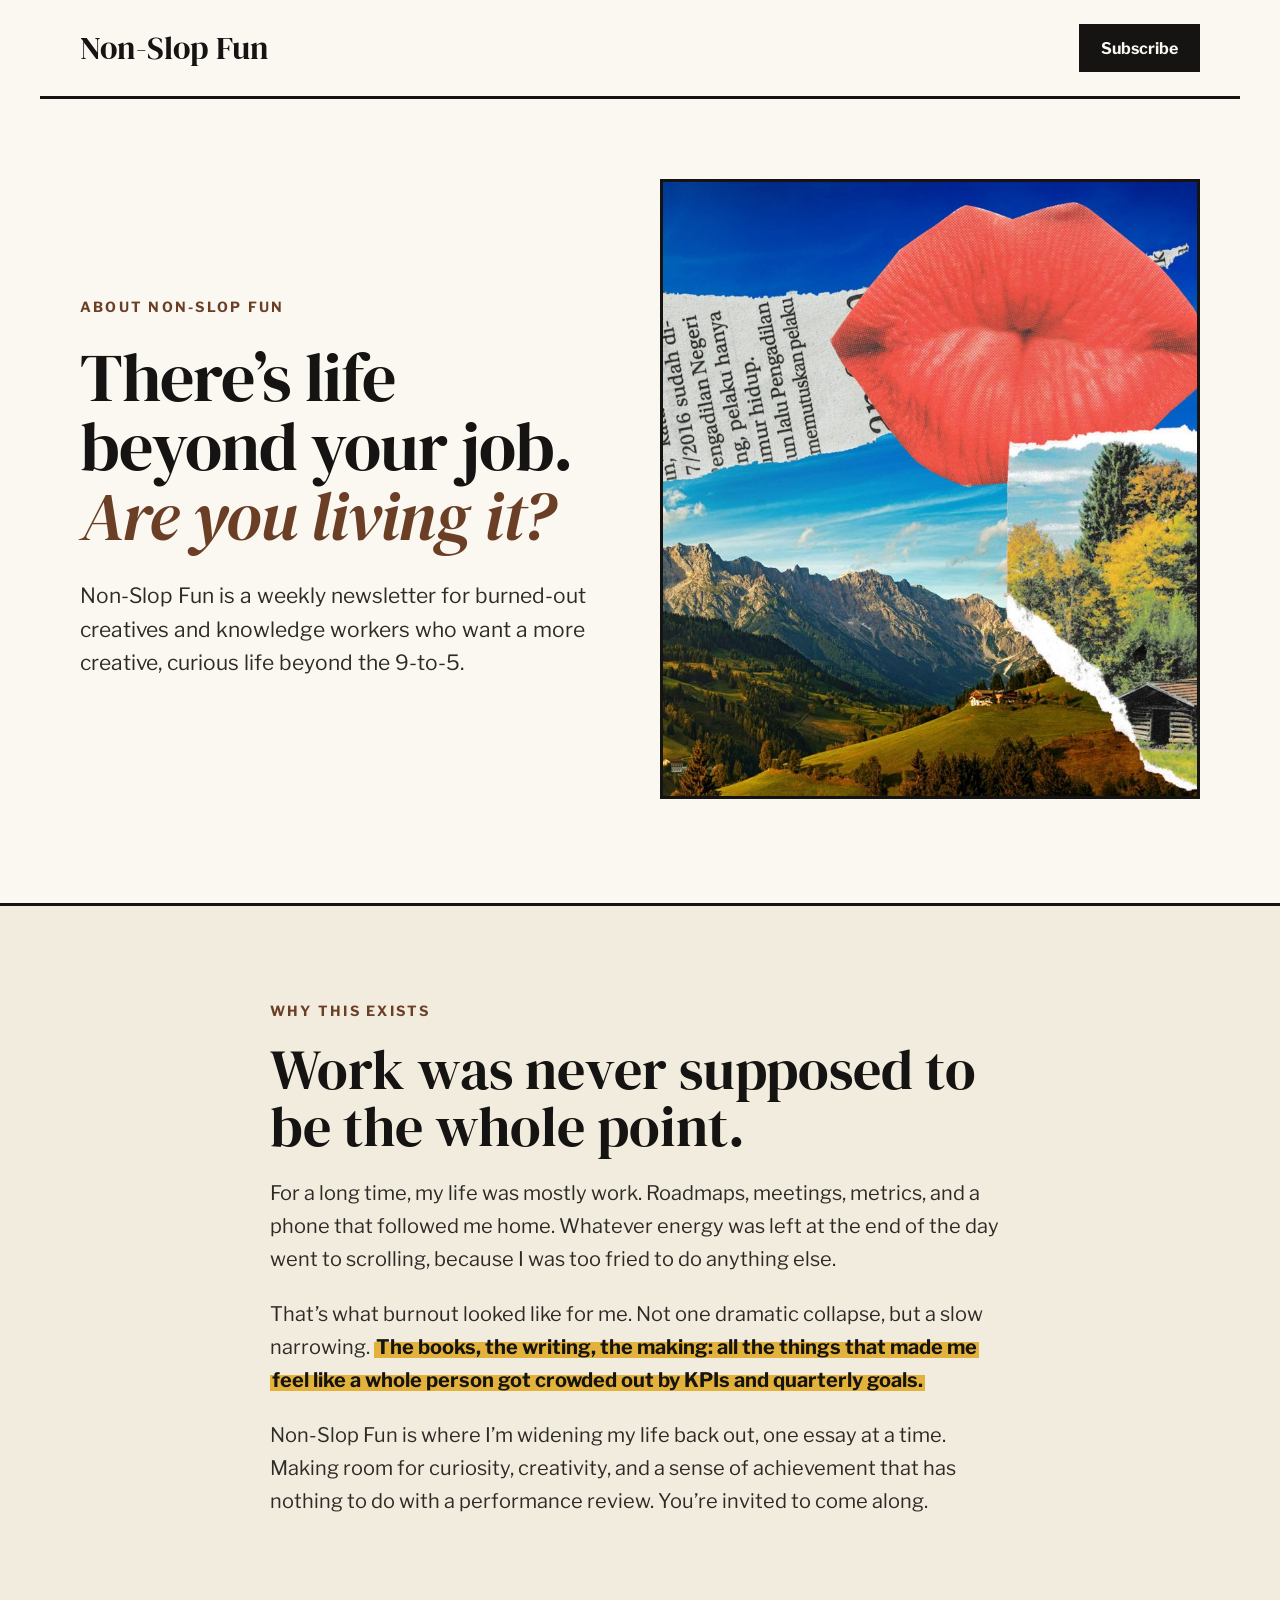
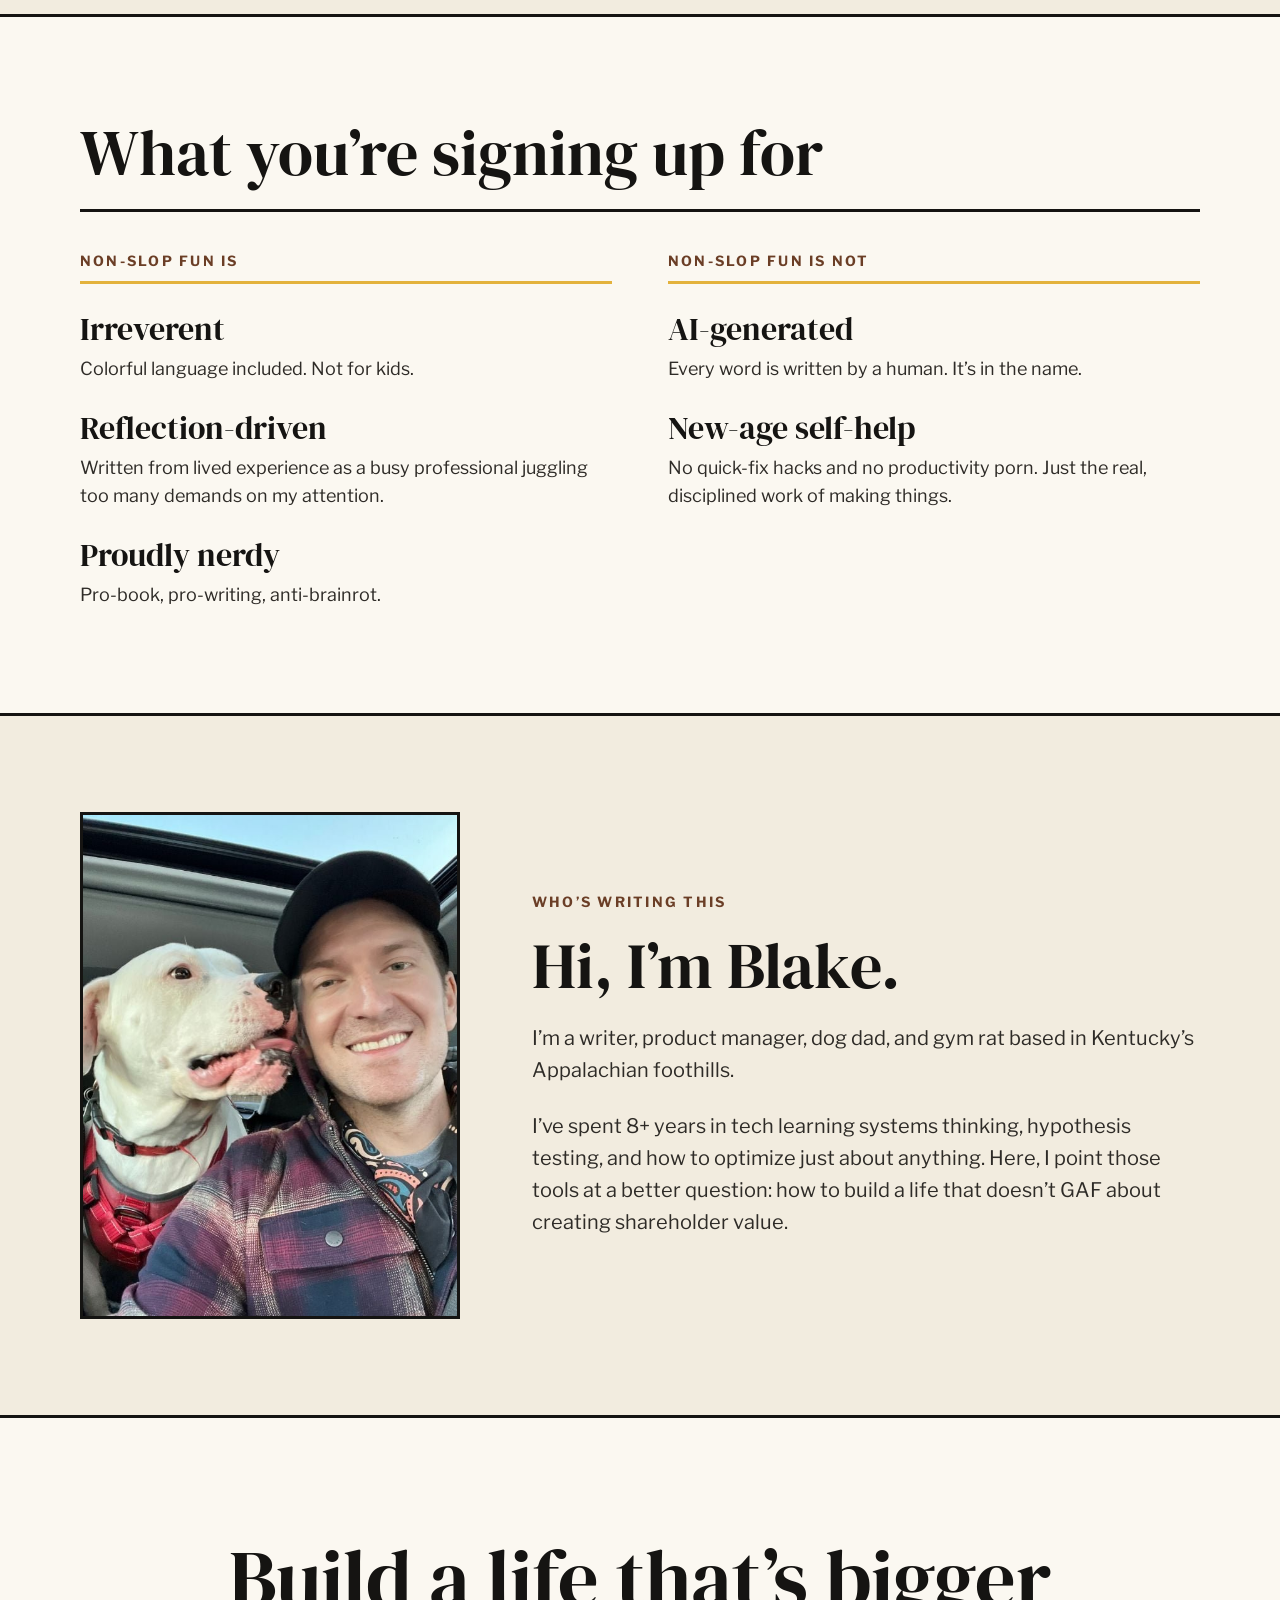
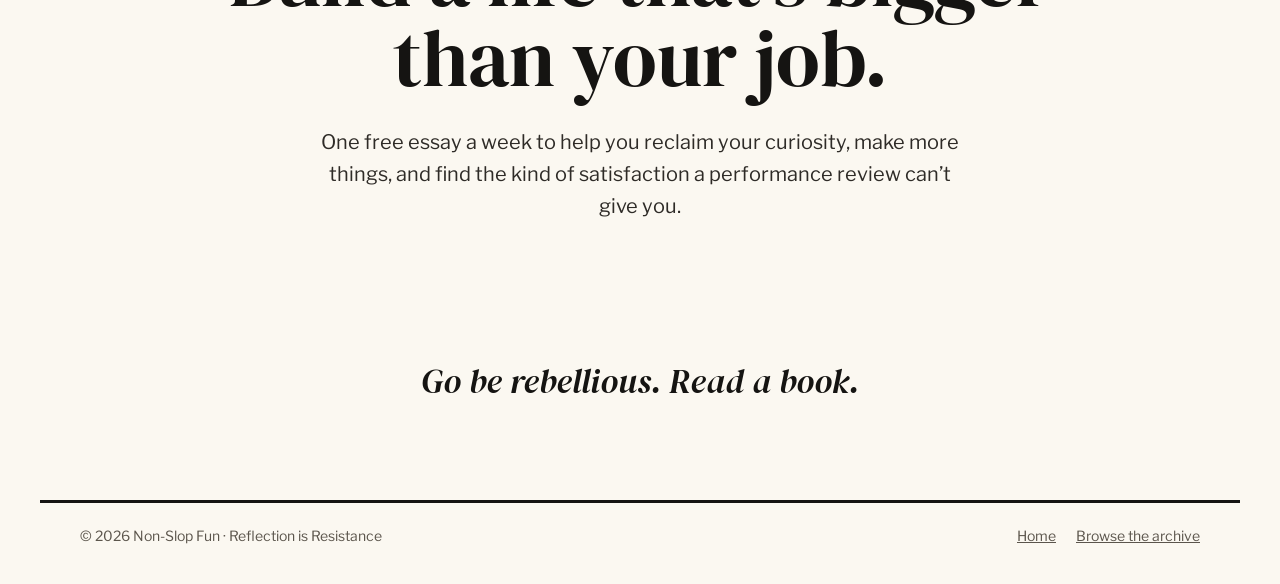
==== about/index.html @ f415aa70 "About page copy and styling" ====
<!doctype html>
<html lang="en">
<head>
<meta charset="utf-8">
<meta name="viewport" content="width=device-width, initial-scale=1">
<title>About — Non-Slop Fun</title>
<meta name="description" content="Non-Slop Fun is a weekly newsletter by Blake Reichenbach for burned-out creatives and knowledge workers who want a more creative, curious life beyond the 9-to-5.">
<link rel="canonical" href="https://join.nonslopfun.com/about">

<meta property="og:type" content="website">
<meta property="og:site_name" content="Non-Slop Fun">
<meta property="og:title" content="About Non-Slop Fun">
<meta property="og:description" content="A weekly newsletter for burned-out creatives and knowledge workers who want a more creative, curious life beyond the 9-to-5.">
<meta property="og:url" content="https://join.nonslopfun.com/about">
<meta property="og:image" content="https://join.nonslopfun.com/assets/og-image.jpg">
<meta name="twitter:card" content="summary_large_image">

<link rel="icon" type="image/png" sizes="32x32" href="../assets/favicon-32.png">
<link rel="apple-touch-icon" href="../assets/apple-touch-icon.png">

<link rel="preconnect" href="https://fonts.googleapis.com">
<link rel="preconnect" href="https://fonts.gstatic.com" crossorigin>
<link rel="stylesheet" href="https://fonts.googleapis.com/css2?family=DM+Serif+Display:ital@0;1&family=Libre+Franklin:wght@400;500;700&display=swap">
<link rel="stylesheet" href="../styles.css">
</head>
<body>

<header class="site-header wrap">
  <a class="wordmark" href="../">Non-Slop Fun</a>
  <a class="btn btn-ink" href="#join">Subscribe</a>
</header>

<main>

  <section class="hero wrap">
    <div class="hero-copy">
      <p class="eyebrow">About Non-Slop Fun</p>
      <h1 class="h1-about">There’s life beyond your job.<br> <em class="accent">Are you living it?</em></h1>
      <p class="lede">Non-Slop Fun is a weekly newsletter for burned-out creatives and knowledge workers who want a more creative, curious life beyond the 9&#8209;to&#8209;5.</p>
    </div>
    <img class="hero-art framed" src="../assets/about-mountainside.jpg" width="1600" height="900"
      alt="Collage: Alpine mountains under a deep blue sky, a torn-out photo of a log cabin among autumn trees, oversized red lips, a strip of newsprint, a camera, a motorcycle, and a statue with a red X over its eyes">
  </section>

  <section class="band" aria-labelledby="why">
    <div class="wrap prose">
      <p class="eyebrow">Why this exists</p>
      <h2 id="why">Work was never supposed to be the whole point.</h2>
      <p>For a long time, my life was mostly work. Roadmaps, meetings, metrics, and a phone that followed me home. Whatever energy was left at the end of the day went to scrolling, because I was too fried to do anything else.</p>
      <p>That’s what burnout looked like for me. Not one dramatic collapse, but a slow narrowing. <strong class="pop">The books, the writing, the making: all the things that made me feel like a whole person got crowded out by KPIs and quarterly goals.</strong></p>
      <p>Non-Slop Fun is where I’m widening my life back out, one essay at a time. Making room for curiosity, creativity, and a sense of achievement that has nothing to do with a performance review. You’re invited to come along.</p>
    </div>
  </section>

  <section class="tenets wrap" aria-labelledby="tenets-head">
    <div class="section-head">
      <h2 id="tenets-head">What you’re signing up for</h2>
    </div>
    <div class="tenet-cols">
      <div class="tenet-col">
        <h3 class="tenet-label">Non-Slop Fun is</h3>
        <dl>
          <dt>Irreverent</dt>
          <dd>Colorful language included. Not for kids.</dd>
          <dt>Reflection-driven</dt>
          <dd>Written from lived experience as a busy professional juggling too many demands on my attention.</dd>
          <dt>Proudly nerdy</dt>
          <dd>Pro-book, pro-writing, anti-brainrot.</dd>
        </dl>
      </div>
      <div class="tenet-col">
        <h3 class="tenet-label">Non-Slop Fun is not</h3>
        <dl>
          <dt>AI-generated</dt>
          <dd>Every word is written by a human. It’s in the name.</dd>
          <dt>New-age self-help</dt>
          <dd>No quick-fix hacks and no productivity porn. Just the real, disciplined work of making things.</dd>
        </dl>
      </div>
    </div>
  </section>

  <section class="band" aria-label="About the author">
    <div class="wrap author">
      <img class="framed" src="../assets/blake.jpg" width="600" height="800" loading="lazy"
        alt="Blake Reichenbach smiling in a selfie next to his white dog">
      <div class="author-copy">
        <p class="eyebrow">Who’s writing this</p>
        <h2>Hi, I’m Blake.</h2>
        <p>I’m a writer, product manager, dog dad, and gym rat based in Kentucky’s Appalachian foothills.</p>
        <p>I’ve spent 8+ years in tech learning systems thinking, hypothesis testing, and how to optimize just about anything. Here, I point those tools at a better question: how to build a life that doesn’t GAF about creating shareholder value.</p>
      </div>
    </div>
  </section>

  <section class="closing wrap">
    <h2>Build a life that’s bigger than your job.</h2>
    <p class="lede">One free essay a week to help you reclaim your curiosity, make more things, and find the kind of satisfaction a performance review can’t give you.</p>
    <div id="join" class="form-slot">
      <script async src="https://subscribe-forms.beehiiv.com/v3/loader.js" data-beehiiv-form="912edc71-d96d-4d8b-a3df-262652eae834"></script>
    </div>
    <p class="signoff">Go be rebellious. Read a book.</p>
  </section>

</main>

<footer class="site-footer wrap">
  <span>© <span id="year">2026</span> Non-Slop Fun · Reflection is Resistance</span>
  <span class="footer-links"><a href="../">Home</a><a href="https://nonslopfun.com">Browse the archive</a></span>
</footer>

<script>document.getElementById('year').textContent = new Date().getFullYear();</script>
</body>
</html>
---- styles.css ----
:root {
  --paper: #FBF8F1;
  --band: #F2ECDF;
  --ink: #151412;
  --body: #2E2B27;
  --muted: #5B554C;
  --brown: #6B3E26;
  --mustard: #E3B23C;
  --rule: #CFC5B3;
  --serif: 'DM Serif Display', Georgia, serif;
  --sans: 'Libre Franklin', Arial, sans-serif;
  --gutter: 40px;
}

*, *::before, *::after { box-sizing: border-box; }

html { scroll-behavior: smooth; }
@media (prefers-reduced-motion: reduce) { html { scroll-behavior: auto; } }

body {
  margin: 0;
  background: var(--paper);
  color: var(--ink);
  font-family: var(--sans);
  -webkit-font-smoothing: antialiased;
}

img { max-width: 100%; height: auto; display: block; }
a { color: var(--ink); }
a:hover { color: var(--brown); }
:focus-visible { outline: 3px solid var(--brown); outline-offset: 3px; }

h1, h2, h3 { font-family: var(--serif); font-weight: 400; margin: 0; }
p { margin: 0; }

.wrap { max-width: 1200px; margin: 0 auto; padding-left: var(--gutter); padding-right: var(--gutter); }

.eyebrow {
  font-size: 14px; font-weight: 700; letter-spacing: 0.16em;
  text-transform: uppercase; color: var(--brown);
}

.framed { border: 3px solid var(--ink); }

.btn {
  display: inline-flex; align-items: center; justify-content: center;
  min-height: 48px; padding: 0 22px;
  font-weight: 700; font-size: 16px; text-decoration: none;
}
.btn-ink { background: var(--ink); color: var(--paper); }
.btn-ink:hover { color: var(--mustard); }
.btn-mustard { background: var(--mustard); color: var(--ink); min-height: 52px; }
.btn-mustard:hover { color: var(--ink); filter: brightness(0.95); }
.text-link { font-weight: 700; font-size: 17px; }

/* Header */
.site-header {
  display: flex; align-items: center; justify-content: space-between; gap: 24px;
  padding-top: 24px; padding-bottom: 24px;
  border-bottom: 3px solid var(--ink);
}
.wordmark { font-family: var(--serif); font-size: 32px; text-decoration: none; }

/* Hero */
.hero {
  display: grid; grid-template-columns: minmax(0, 1fr) 540px; gap: 56px; align-items: center;
  padding-top: 80px; padding-bottom: 104px;
}
.hero-copy { display: flex; flex-direction: column; gap: 28px; }
.hero h1 { font-size: 84px; line-height: 1; letter-spacing: -0.015em; }
.lede { font-size: 21px; line-height: 1.6; color: var(--body); max-width: 560px; }
.hero-art { width: 100%; height: 620px; object-fit: cover; object-position: 68% 50%; }
.form-slot { max-width: 560px; min-height: 64px; width: 100%; scroll-margin-top: 24px; }

/* Bands */
.band { background: var(--band); border-top: 3px solid var(--ink); border-bottom: 3px solid var(--ink); }

.quotes {
  display: grid; grid-template-columns: repeat(2, minmax(0, 1fr)); gap: 56px;
  padding-top: 64px; padding-bottom: 64px;
}
.quotes figure {
  margin: 0; display: flex; flex-direction: column; gap: 18px;
  padding-left: 28px; border-left: 3px solid var(--mustard);
}
.quotes blockquote { margin: 0; font-family: var(--serif); font-size: 32px; line-height: 1.25; }
.quotes figcaption {
  font-size: 14px; font-weight: 700; letter-spacing: 0.12em; text-transform: uppercase; color: var(--brown);
}

/* Samples */
.samples { display: flex; flex-direction: column; gap: 56px; padding-top: 104px; padding-bottom: 104px; }
.section-head { display: flex; flex-direction: column; gap: 12px; padding-bottom: 24px; border-bottom: 3px solid var(--ink); }
.section-head h2 { font-size: 64px; line-height: 1; }
.section-head p { font-size: 20px; color: var(--muted); }

.sample {
  display: grid; grid-template-columns: 620px minmax(0, 1fr); gap: 56px; align-items: center;
}
.sample + .sample { padding-top: 56px; border-top: 1px solid var(--rule); }
.sample img { width: 100%; aspect-ratio: 16 / 9; object-fit: cover; }
.sample--flip { grid-template-columns: minmax(0, 1fr) 620px; }
.sample--flip img { order: 2; }
.sample-copy { display: flex; flex-direction: column; gap: 22px; align-items: flex-start; }
.sample-copy h3 { font-size: 52px; line-height: 1.02; }
.sample-copy p:not(.eyebrow) { font-size: 19px; line-height: 1.6; color: var(--body); }

/* Author */
.author {
  display: grid; grid-template-columns: 380px minmax(0, 1fr); gap: 72px; align-items: center;
  padding-top: 96px; padding-bottom: 96px;
}
.author img { width: 100%; aspect-ratio: 3 / 4; object-fit: cover; }
.author-copy { display: flex; flex-direction: column; gap: 24px; }
.author-copy h2 { font-size: 64px; line-height: 1; }
.author-copy p:not(.eyebrow) { font-size: 20px; line-height: 1.6; color: var(--body); }

/* Closing */
.closing {
  display: flex; flex-direction: column; align-items: center; gap: 28px; text-align: center;
  padding-top: 120px; padding-bottom: 96px;
}
.closing h2 { font-size: 80px; line-height: 1; max-width: 900px; }
.closing .lede { max-width: 660px; font-size: 20px; }
.closing .form-slot { max-width: 400px; }
.signoff { margin-top: 16px; font-family: var(--serif); font-style: italic; font-size: 34px; }

/* Footer */
.site-footer {
  display: flex; justify-content: space-between; gap: 16px; flex-wrap: wrap;
  padding-top: 24px; padding-bottom: 40px;
  border-top: 3px solid var(--ink); font-size: 14px; color: var(--muted);
}
.site-footer a { color: var(--muted); }

/* Tablet */
@media (max-width: 1080px) {
  .hero { grid-template-columns: 1fr; gap: 40px; padding-top: 56px; padding-bottom: 72px; }
  .hero-art { height: auto; aspect-ratio: 16 / 9; object-position: center; }
  .sample, .sample--flip { grid-template-columns: 1fr; gap: 28px; }
  .sample--flip img { order: 0; }
  .author { grid-template-columns: 280px minmax(0, 1fr); gap: 48px; }
}

/* Phone */
@media (max-width: 700px) {
  :root { --gutter: 16px; }
  .site-header { padding-top: 16px; padding-bottom: 16px; }
  .wordmark { font-size: 26px; }
  .btn-ink { min-height: 44px; padding: 0 16px; font-size: 15px; }
  .hero { padding-top: 40px; padding-bottom: 56px; gap: 32px; }
  .hero-copy { gap: 20px; }
  .hero h1 { font-size: 48px; }
  .lede { font-size: 18px; }
  .quotes { grid-template-columns: 1fr; gap: 32px; padding-top: 48px; padding-bottom: 48px; }
  .quotes blockquote { font-size: 24px; }
  .samples { gap: 40px; padding-top: 64px; padding-bottom: 64px; }
  .sample + .sample { padding-top: 40px; }
  .section-head h2 { font-size: 40px; }
  .section-head p { font-size: 18px; }
  .sample-copy { gap: 16px; }
  .sample-copy h3 { font-size: 34px; }
  .sample-copy p:not(.eyebrow) { font-size: 17px; }
  .author { grid-template-columns: 1fr; gap: 32px; padding-top: 64px; padding-bottom: 64px; }
  .author img { max-width: 320px; }
  .author-copy h2 { font-size: 44px; }
  .author-copy p:not(.eyebrow) { font-size: 18px; }
  .closing { padding-top: 72px; padding-bottom: 64px; gap: 20px; }
  .closing h2 { font-size: 44px; }
  .signoff { font-size: 26px; }
  .site-footer { flex-direction: column; }
}

/* About page */
.hero h1.h1-long { font-size: 60px; line-height: 1.05; }
.prose { max-width: 820px; display: flex; flex-direction: column; gap: 22px; padding-top: 96px; padding-bottom: 96px; }
.prose h2 { font-size: 56px; line-height: 1.02; }
.prose p:not(.eyebrow) { font-size: 20px; line-height: 1.65; color: var(--body); }
.tenets { display: flex; flex-direction: column; gap: 40px; padding-top: 104px; padding-bottom: 104px; }
.tenet-cols { display: grid; grid-template-columns: repeat(2, minmax(0, 1fr)); gap: 56px; }
.tenet-label { font-family: var(--sans); font-size: 14px; font-weight: 700; letter-spacing: 0.16em; text-transform: uppercase; color: var(--brown); padding-bottom: 12px; border-bottom: 3px solid var(--mustard); }
.tenet-col dl { margin: 0; }
.tenet-col dt { font-family: var(--serif); font-size: 32px; line-height: 1.1; margin-top: 28px; }
.tenet-col dd { margin: 8px 0 0; font-size: 18px; line-height: 1.55; color: var(--body); }
.footer-links { display: flex; gap: 20px; }

@media (max-width: 700px) {
  .hero h1.h1-long { font-size: 38px; }
  .prose { padding-top: 56px; padding-bottom: 56px; gap: 16px; }
  .prose h2 { font-size: 38px; }
  .prose p:not(.eyebrow) { font-size: 18px; }
  .tenets { padding-top: 64px; padding-bottom: 64px; gap: 24px; }
  .tenet-cols { grid-template-columns: 1fr; gap: 40px; }
  .tenet-col dt { font-size: 26px; margin-top: 22px; }
  .tenet-col dd { font-size: 17px; }
}

/* Highlighted pull-line */
.pop {
  font-weight: 700;
  color: var(--ink);
  background: linear-gradient(transparent 30%, var(--mustard) 30%, var(--mustard) 94%, transparent 94%);
  -webkit-box-decoration-break: clone;
  box-decoration-break: clone;
  padding: 0 2px;
}

.accent { color: var(--brown); }
.hero h1.h1-about { font-size: 68px; line-height: 1.02; }
@media (max-width: 700px) { .hero h1.h1-about { font-size: 44px; } }
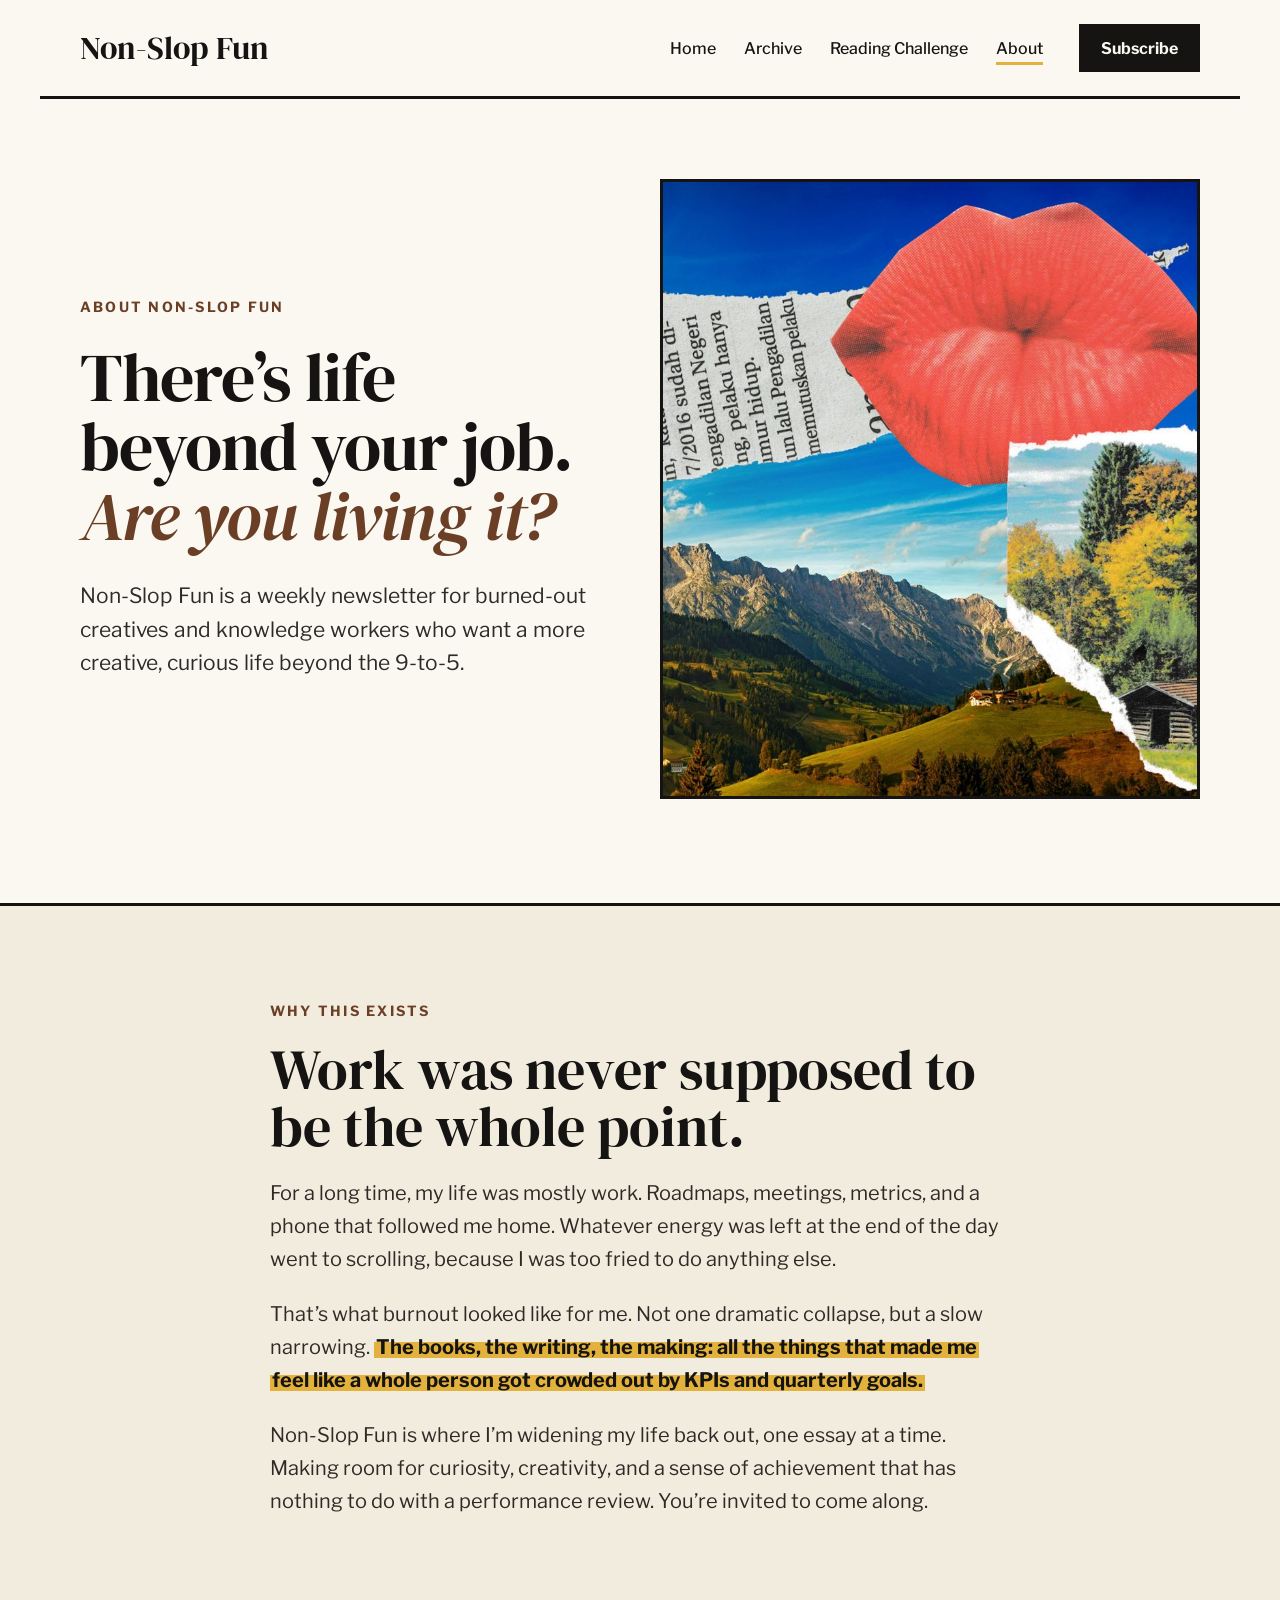
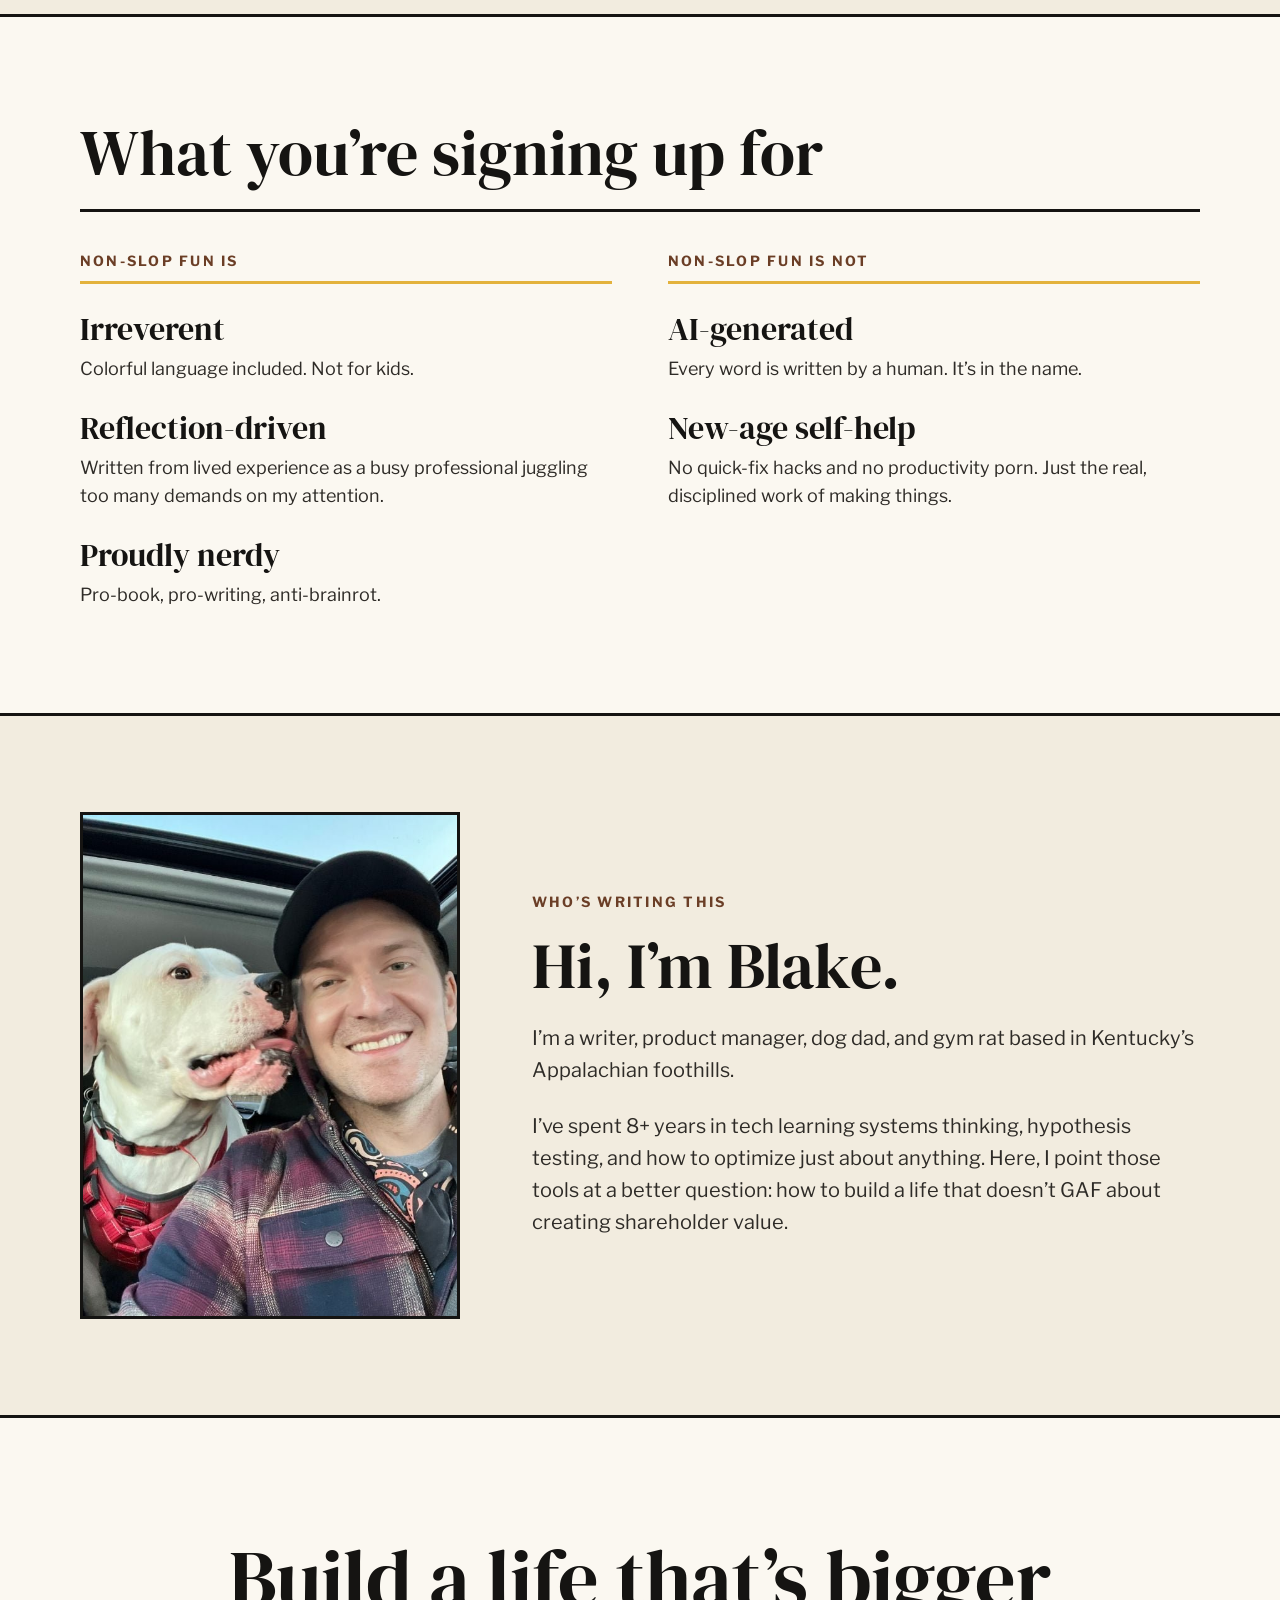
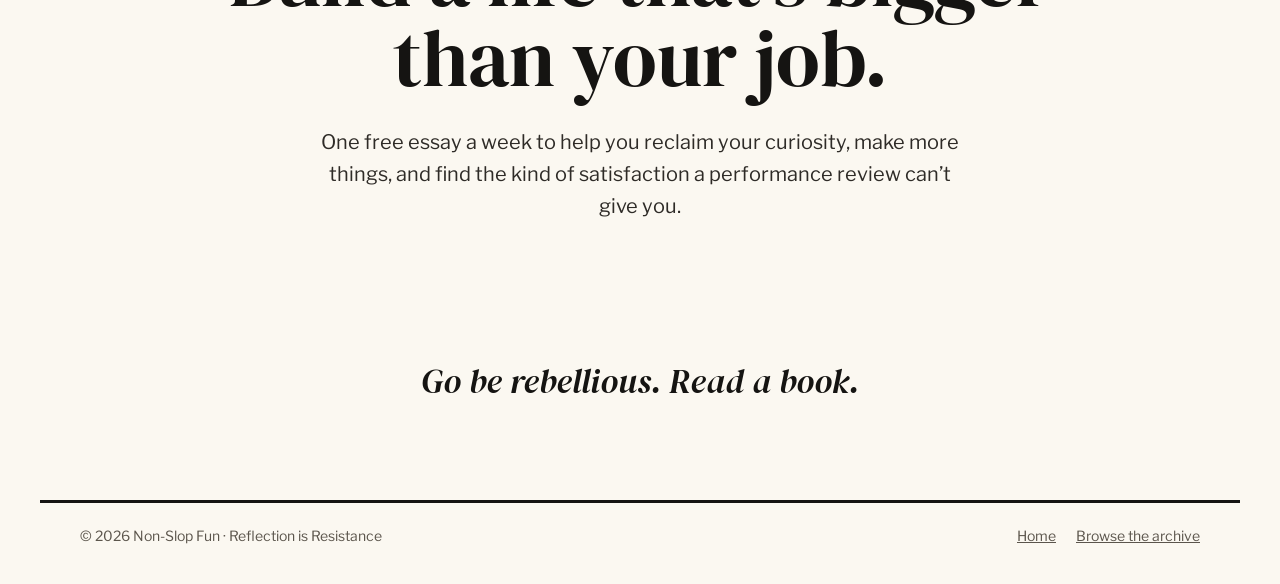
==== commit 6f3bad2d: "Add nav to About page" ====
--- a/about/index.html
+++ b/about/index.html
@@ -25,8 +25,14 @@
 </head>
 <body>
 
-<header class="site-header wrap">
+<header class="site-header site-header--nav wrap">
   <a class="wordmark" href="../">Non-Slop Fun</a>
+  <nav class="site-nav" aria-label="Main">
+    <a href="../">Home</a>
+    <a href="https://nonslopfun.com/">Archive</a>
+    <a href="https://nonslopfun.com/rebuild-your-reading-habit">Reading Challenge</a>
+    <a href="./" aria-current="page">About</a>
+  </nav>
   <a class="btn btn-ink" href="#join">Subscribe</a>
 </header>
 
--- a/styles.css
+++ b/styles.css
@@ -208,3 +208,13 @@
 .accent { color: var(--brown); }
 .hero h1.h1-about { font-size: 68px; line-height: 1.02; }
 @media (max-width: 700px) { .hero h1.h1-about { font-size: 44px; } }
+
+/* Header with nav (About and future inner pages) */
+.site-nav { display: flex; align-items: center; gap: 28px; margin-left: auto; margin-right: 12px; }
+.site-nav a { font-size: 16px; font-weight: 500; text-decoration: none; padding: 6px 0; white-space: nowrap; }
+.site-nav a[aria-current="page"] { text-decoration: underline; text-decoration-color: var(--mustard); text-decoration-thickness: 3px; text-underline-offset: 8px; }
+@media (max-width: 700px) {
+  .site-header--nav { flex-wrap: wrap; row-gap: 12px; }
+  .site-header--nav .site-nav { order: 3; width: 100%; margin: 0; gap: 20px; overflow-x: auto; padding-bottom: 4px; }
+  .site-nav a { font-size: 15px; }
+}
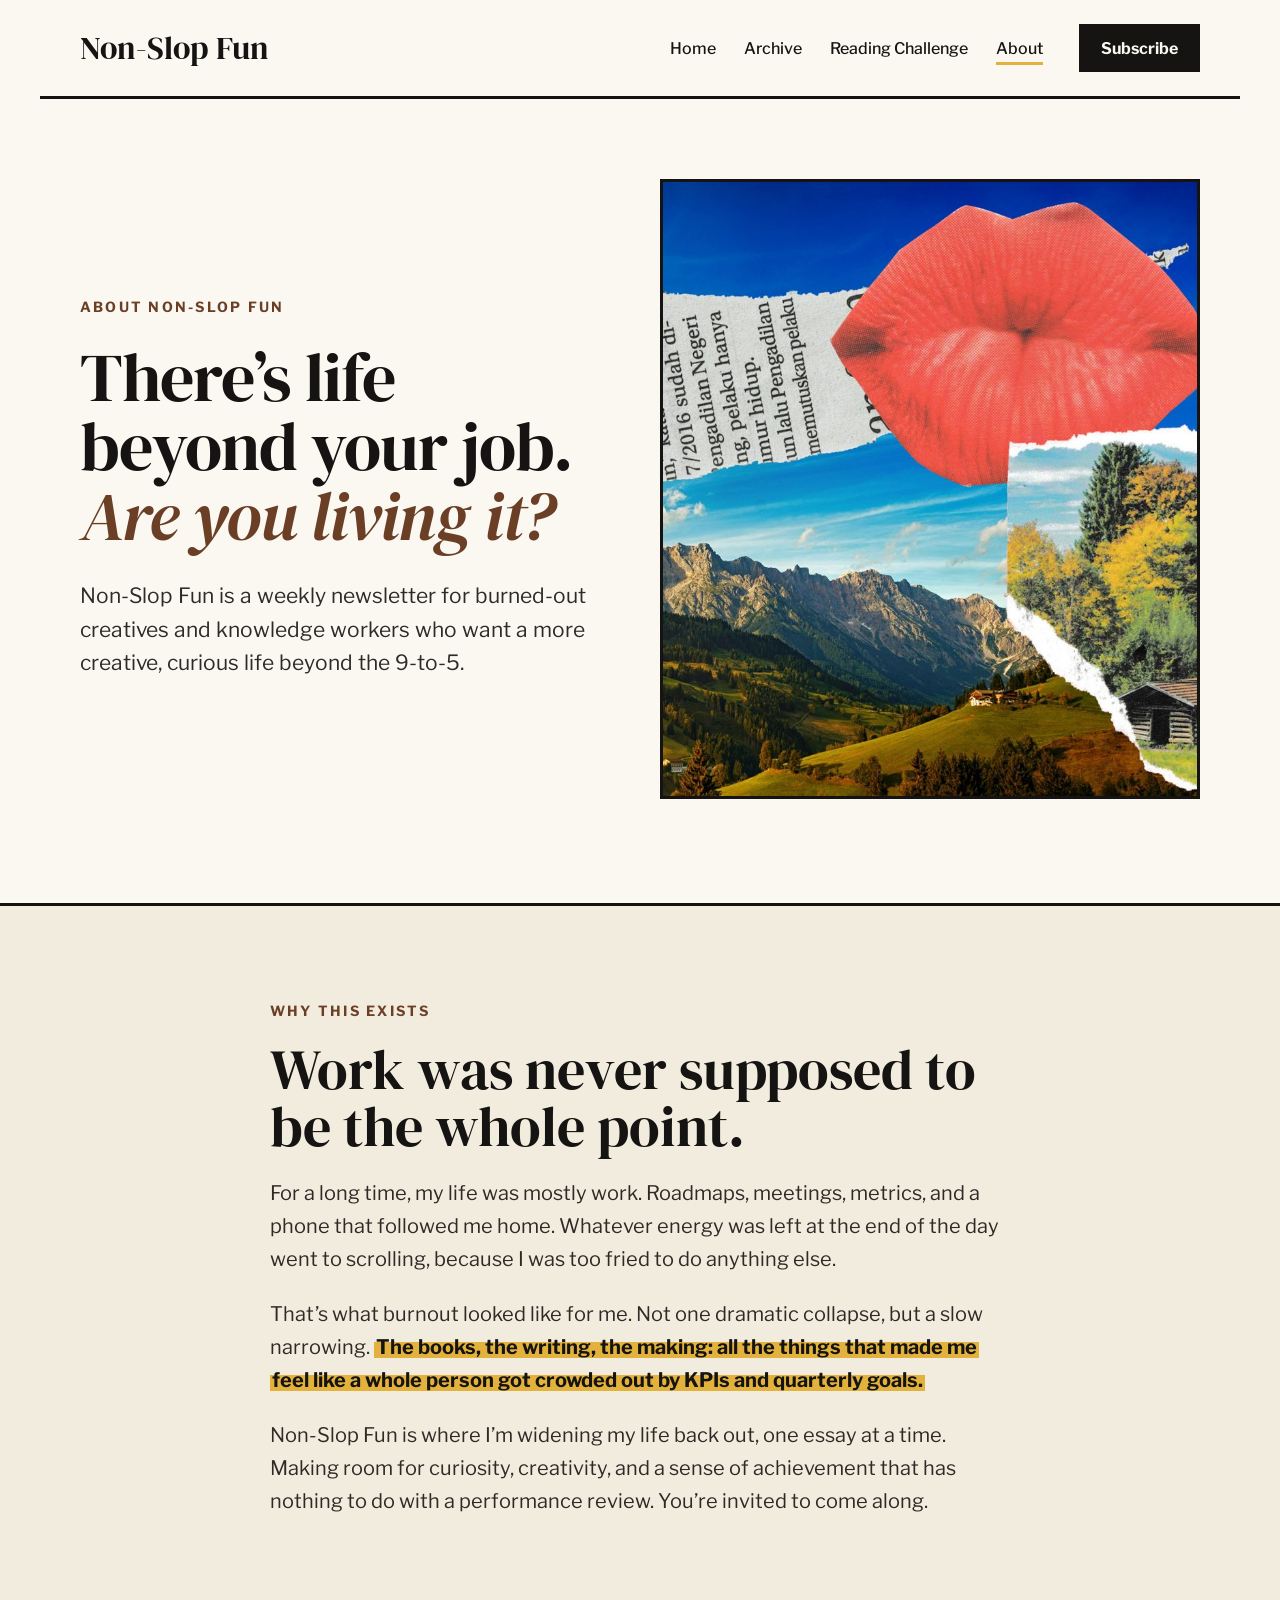
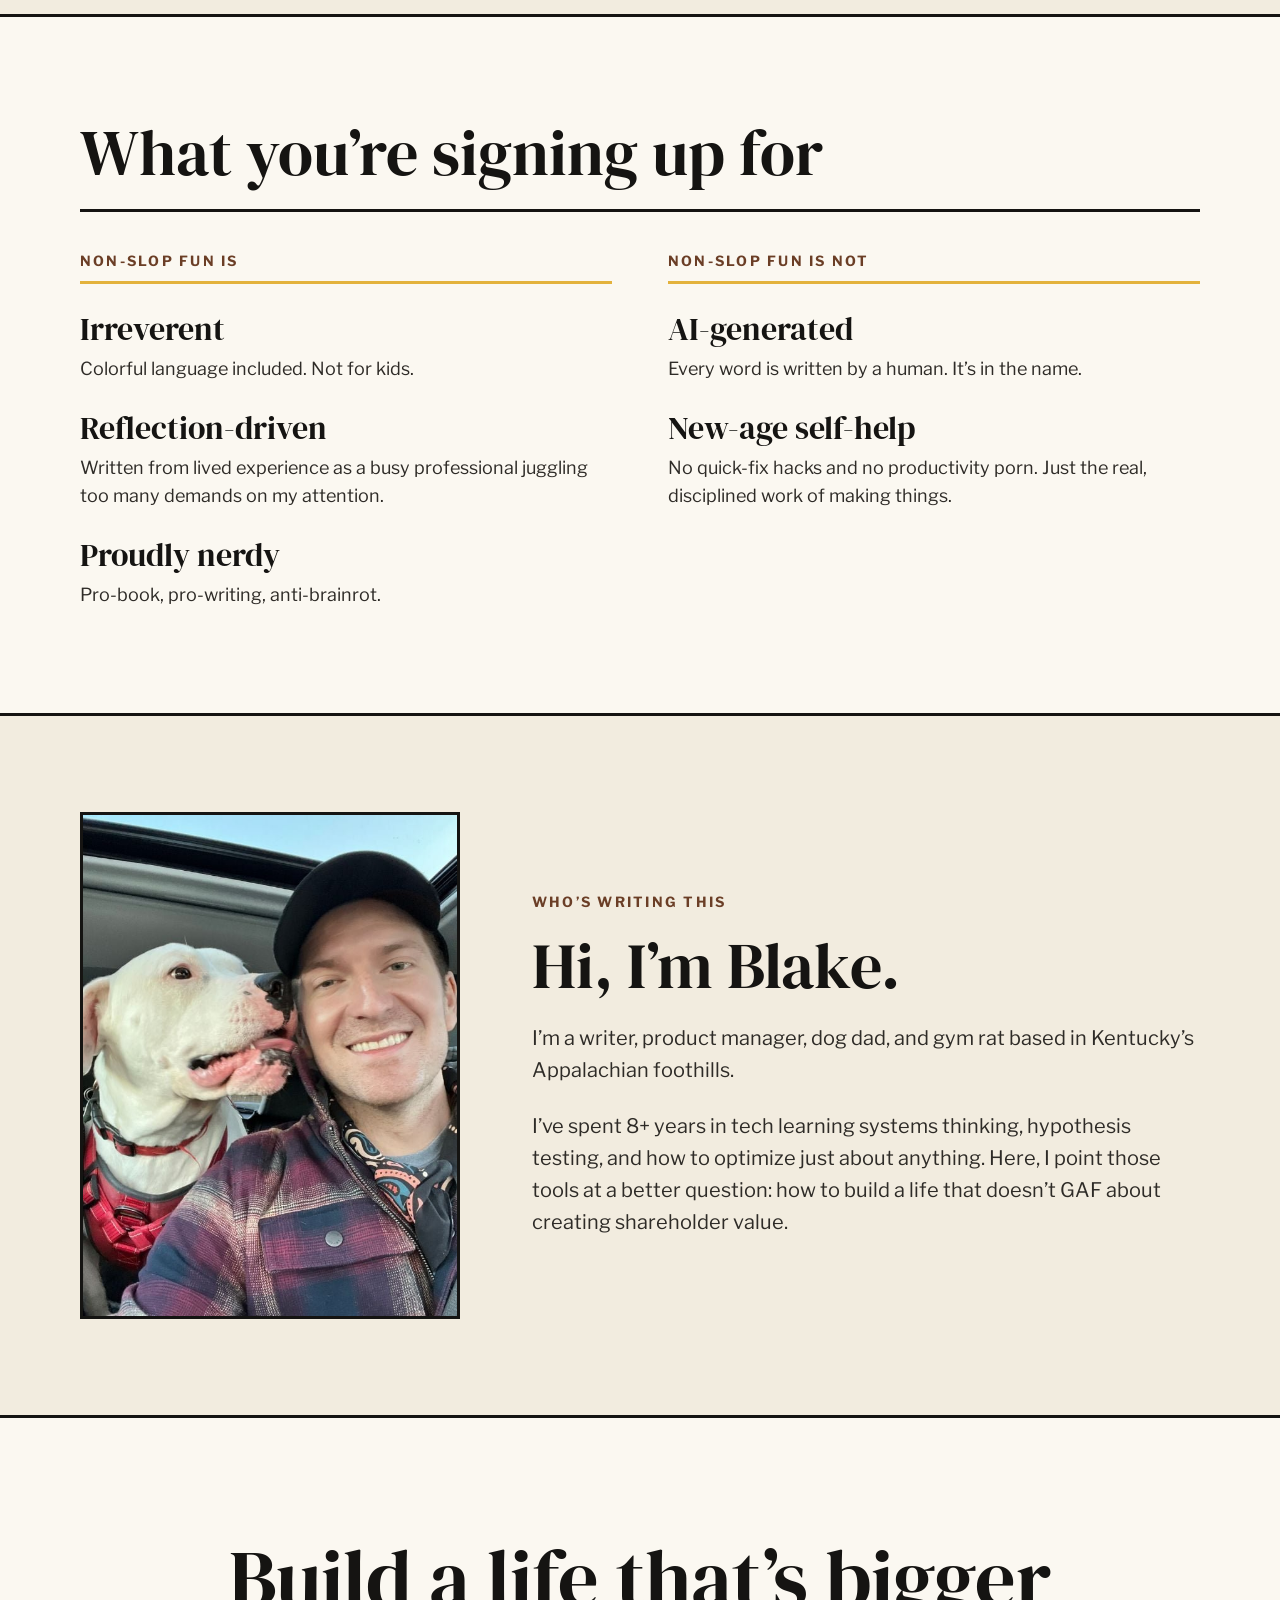
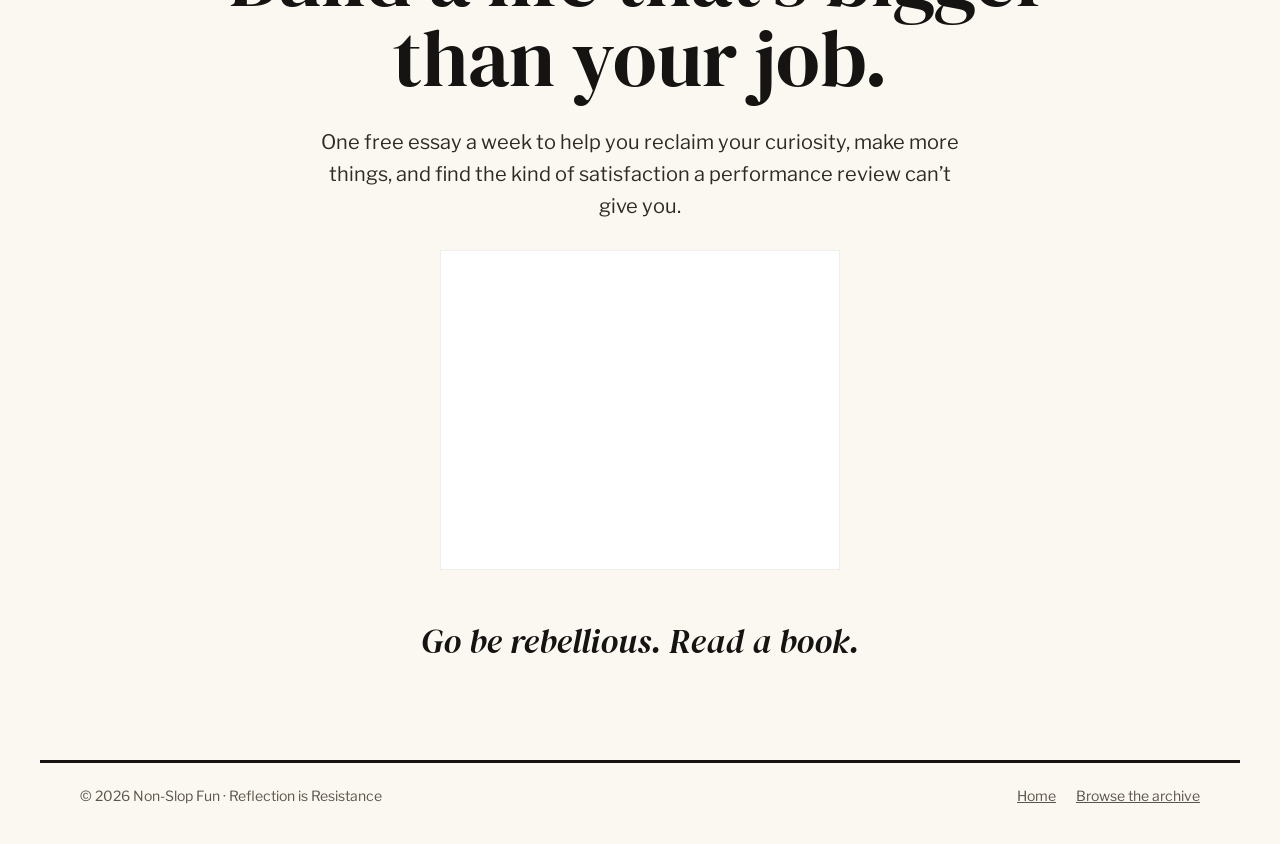
==== commit 67029cb1: "Switch signup embeds and README from beehiiv to Substack Replace the three beehiiv form scripts with" ====
--- a/about/index.html
+++ b/about/index.html
@@ -103,7 +103,7 @@
     <h2>Build a life that’s bigger than your job.</h2>
     <p class="lede">One free essay a week to help you reclaim your curiosity, make more things, and find the kind of satisfaction a performance review can’t give you.</p>
     <div id="join" class="form-slot">
-      <script async src="https://subscribe-forms.beehiiv.com/v3/loader.js" data-beehiiv-form="912edc71-d96d-4d8b-a3df-262652eae834"></script>
+      <iframe src="https://nonslopfun.substack.com/embed" width="480" height="320" style="border: 1px solid #EEE; background: white; max-width: 100%" frameborder="0" scrolling="no" title="Subscribe to Non-Slop Fun"></iframe>
     </div>
     <p class="signoff">Go be rebellious. Read a book.</p>
   </section>
